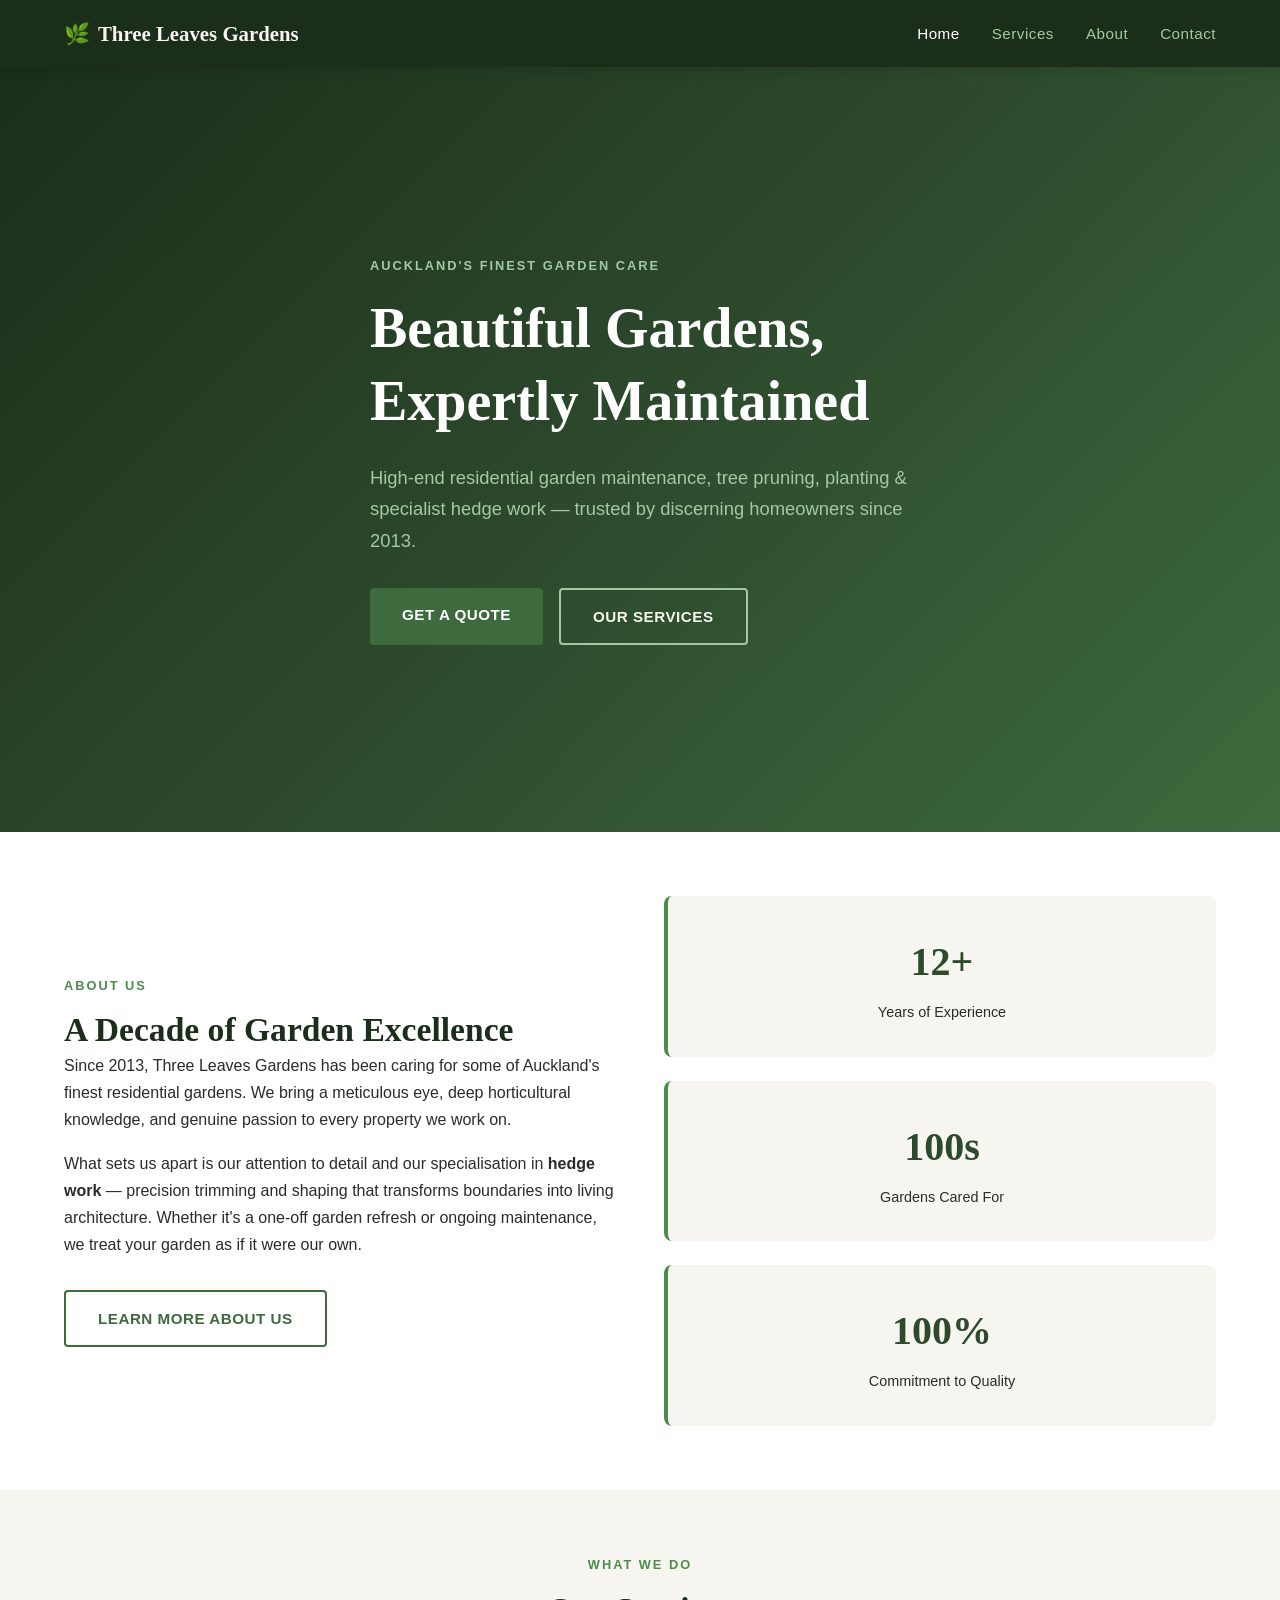
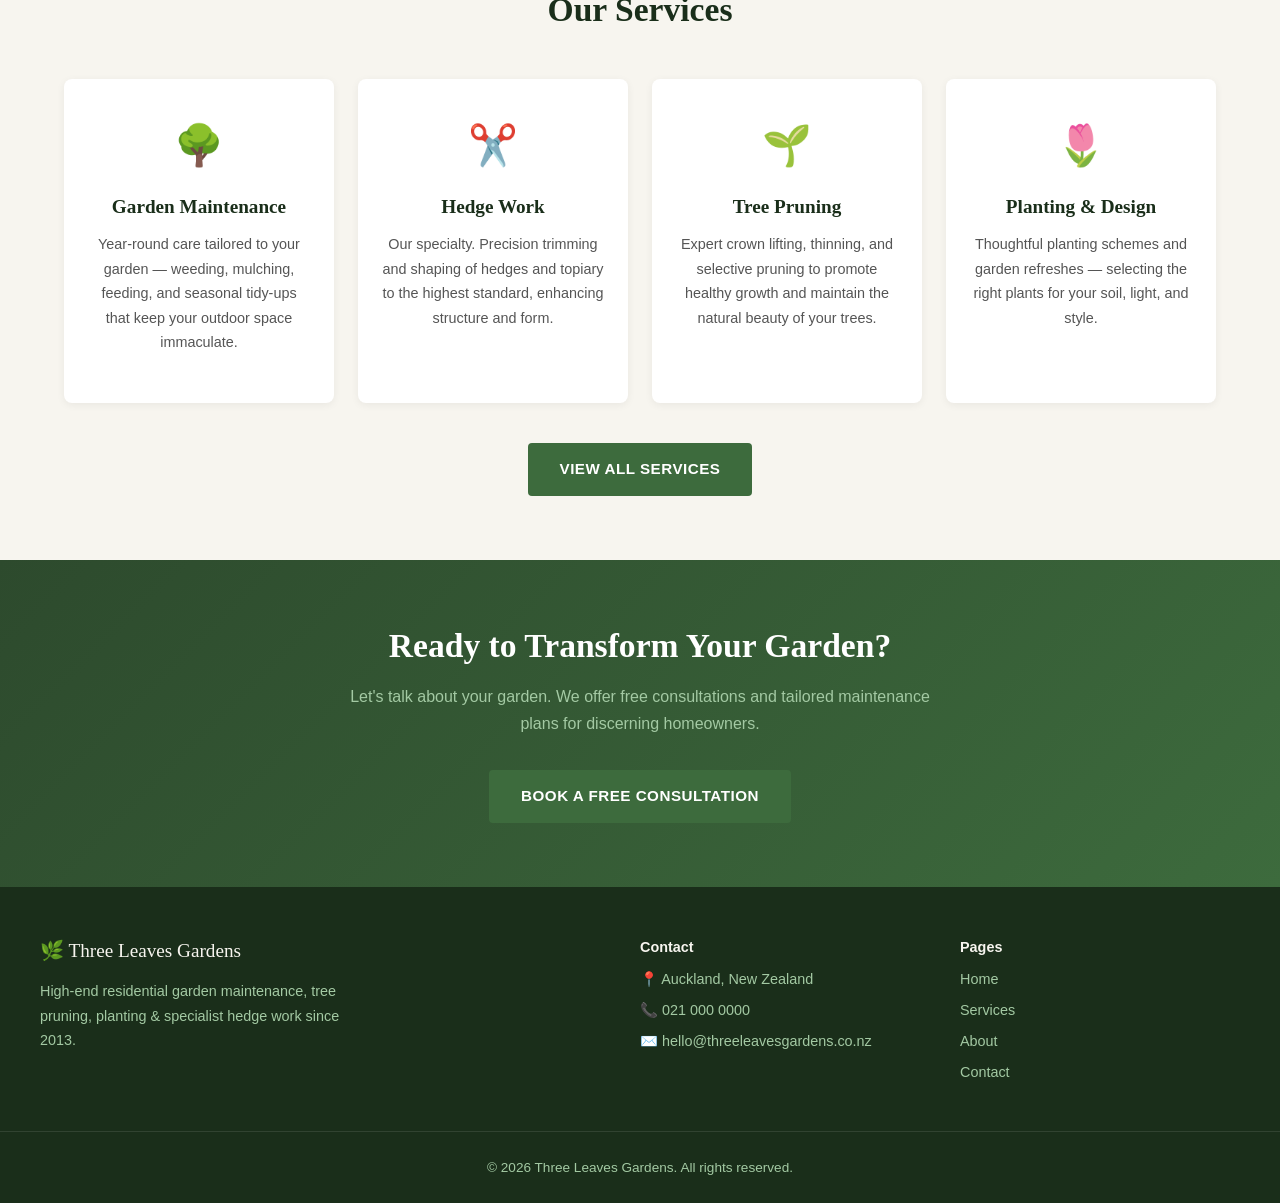
==== index.html @ 8f44358f "Add initial index.html for website structure This is the initial commit of the index.html file, whic" ====
<!doctype html>
<html lang="en">
<head>
  <meta charset="UTF-8" />
  <meta name="viewport" content="width=device-width, initial-scale=1.0" />
  <meta name="description" content="High-end residential garden maintenance, tree pruning, planting & specialist hedge work in Auckland since 2013." />
  <link rel="icon" type="image/svg+xml" href="/favicon.svg" />
  <link rel="stylesheet" href="/styles.css" />
  <title>Three Leaves Gardens | High-End Garden Maintenance in Auckland</title>
</head>
<body>
  <header class="site-header">
    <div class="header-inner">
      <a href="/" class="logo">🌿 <span>Three Leaves Gardens</span></a>
      <nav class="main-nav">
        <a href="/" class="active">Home</a>
        <a href="/services.html">Services</a>
        <a href="/about.html">About</a>
        <a href="/contact.html">Contact</a>
      </nav>
    </div>
  </header>

  <main>
    <section class="hero">
      <div class="container hero-content">
        <span class="eyebrow" style="color: var(--sage);">Auckland's Finest Garden Care</span>
        <h1>Beautiful Gardens,<br />Expertly Maintained</h1>
        <p>High-end residential garden maintenance, tree pruning, planting & specialist hedge work — trusted by discerning homeowners since 2013.</p>
        <div class="hero-buttons">
          <a href="/contact.html" class="btn btn-primary">Get a Quote</a>
          <a href="/services.html" class="btn btn-outline">Our Services</a>
        </div>
      </div>
    </section>

    <section class="section section-alt">
      <div class="container">
        <div class="grid-2">
          <div>
            <span class="eyebrow">About Us</span>
            <h2>A Decade of Garden Excellence</h2>
            <p>Since 2013, Three Leaves Gardens has been caring for some of Auckland's finest residential gardens. We bring a meticulous eye, deep horticultural knowledge, and genuine passion to every property we work on.</p>
            <p>What sets us apart is our attention to detail and our specialisation in <strong>hedge work</strong> — precision trimming and shaping that transforms boundaries into living architecture. Whether it's a one-off garden refresh or ongoing maintenance, we treat your garden as if it were our own.</p>
            <a href="/about.html" class="btn btn-outline" style="margin-top: 1rem;">Learn More About Us</a>
          </div>
          <div class="intro-stats">
            <div class="stat-item">
              <span class="stat-number">12+</span>
              <span class="stat-label">Years of Experience</span>
            </div>
            <div class="stat-item">
              <span class="stat-number">100s</span>
              <span class="stat-label">Gardens Cared For</span>
            </div>
            <div class="stat-item">
              <span class="stat-number">100%</span>
              <span class="stat-label">Commitment to Quality</span>
            </div>
          </div>
        </div>
      </div>
    </section>

    <section class="section">
      <div class="container">
        <div class="text-center" style="margin-bottom: 3rem;">
          <span class="eyebrow">What We Do</span>
          <h2>Our Services</h2>
        </div>
        <div class="grid-4">
          <div class="service-card">
            <span class="service-icon">🌳</span>
            <h3>Garden Maintenance</h3>
            <p>Year-round care tailored to your garden — weeding, mulching, feeding, and seasonal tidy-ups that keep your outdoor space immaculate.</p>
          </div>
          <div class="service-card">
            <span class="service-icon">✂️</span>
            <h3>Hedge Work</h3>
            <p>Our specialty. Precision trimming and shaping of hedges and topiary to the highest standard, enhancing structure and form.</p>
          </div>
          <div class="service-card">
            <span class="service-icon">🌱</span>
            <h3>Tree Pruning</h3>
            <p>Expert crown lifting, thinning, and selective pruning to promote healthy growth and maintain the natural beauty of your trees.</p>
          </div>
          <div class="service-card">
            <span class="service-icon">🌷</span>
            <h3>Planting & Design</h3>
            <p>Thoughtful planting schemes and garden refreshes — selecting the right plants for your soil, light, and style.</p>
          </div>
        </div>
        <div class="text-center" style="margin-top: 2.5rem;">
          <a href="/services.html" class="btn btn-primary">View All Services</a>
        </div>
      </div>
    </section>

    <section class="cta-banner">
      <div class="container text-center">
        <h2>Ready to Transform Your Garden?</h2>
        <p style="max-width: 600px; margin: 1rem auto 2rem;">Let's talk about your garden. We offer free consultations and tailored maintenance plans for discerning homeowners.</p>
        <a href="/contact.html" class="btn btn-primary">Book a Free Consultation</a>
      </div>
    </section>
  </main>

  <footer class="site-footer">
    <div class="footer-inner">
      <div class="footer-brand">
        <span class="footer-logo">🌿 Three Leaves Gardens</span>
        <p>High-end residential garden maintenance, tree pruning, planting & specialist hedge work since 2013.</p>
      </div>
      <div class="footer-contact">
        <p><strong>Contact</strong></p>
        <p>📍 Auckland, New Zealand</p>
        <p>📞 021 000 0000</p>
        <p>✉️ hello@threeleavesgardens.co.nz</p>
      </div>
      <div class="footer-nav">
        <p><strong>Pages</strong></p>
        <p><a href="/">Home</a></p>
        <p><a href="/services.html">Services</a></p>
        <p><a href="/about.html">About</a></p>
        <p><a href="/contact.html">Contact</a></p>
      </div>
    </div>
    <div class="footer-bottom">
      <p>&copy; 2026 Three Leaves Gardens. All rights reserved.</p>
    </div>
  </footer>
</body>
</html>
---- styles.css ----
:root {
  --green-900: #1a2e1a;
  --green-800: #2d4a2d;
  --green-700: #3d6b3d;
  --green-600: #4f8a4f;
  --green-500: #6ba86b;
  --sage: #a3c9a3;
  --cream: #f7f5ef;
  --cream-dark: #ede9df;
  --charcoal: #2b2b2b;
  --white: #ffffff;
  --font-serif: 'Georgia', 'Times New Roman', serif;
  --font-sans: -apple-system, BlinkMacSystemFont, 'Segoe UI', Roboto, Helvetica, Arial, sans-serif;
  --max-width: 1200px;
}
* { margin: 0; padding: 0; box-sizing: border-box; }
html { scroll-behavior: smooth; }
body { font-family: var(--font-sans); color: var(--charcoal); background: var(--cream); line-height: 1.7; font-size: 16px; }
h1, h2, h3, h4 { font-family: var(--font-serif); color: var(--green-900); line-height: 1.3; font-weight: 600; }
h1 { font-size: 2.75rem; }
h2 { font-size: 2.1rem; }
h3 { font-size: 1.5rem; }
p { margin-bottom: 1rem; }
a { color: var(--green-700); text-decoration: none; }
a:hover { text-decoration: underline; }
img { max-width: 100%; height: auto; display: block; }
.container { max-width: var(--max-width); margin: 0 auto; padding: 0 1.5rem; }
.section { padding: 4rem 0; }
.section-alt { background: var(--white); }
.btn { display: inline-block; padding: 0.85rem 2rem; border-radius: 4px; font-family: var(--font-sans); font-size: 0.95rem; font-weight: 600; letter-spacing: 0.5px; text-transform: uppercase; transition: all 0.2s ease; cursor: pointer; border: none; }
.btn-primary { background: var(--green-700); color: var(--white); }
.btn-primary:hover { background: var(--green-800); text-decoration: none; }
.btn-outline { background: transparent; color: var(--green-700); border: 2px solid var(--green-700); }
.btn-outline:hover { background: var(--green-700); color: var(--white); text-decoration: none; }
.eyebrow { text-transform: uppercase; letter-spacing: 2px; font-size: 0.8rem; color: var(--green-600); font-weight: 700; margin-bottom: 0.75rem; display: block; }
.text-center { text-align: center; }
.grid-2 { display: grid; grid-template-columns: 1fr 1fr; gap: 3rem; align-items: center; }
.grid-3 { display: grid; grid-template-columns: repeat(3, 1fr); gap: 2rem; }
.grid-4 { display: grid; grid-template-columns: repeat(4, 1fr); gap: 1.5rem; }
.site-header { background: var(--green-900); position: sticky; top: 0; z-index: 100; box-shadow: 0 2px 12px rgba(0,0,0,0.15); }
.header-inner { display: flex; justify-content: space-between; align-items: center; padding: 1rem 1.5rem; max-width: var(--max-width); margin: 0 auto; }
.logo { display: flex; align-items: center; gap: 0.5rem; color: var(--cream); font-family: var(--font-serif); font-size: 1.3rem; font-weight: 600; }
.logo:hover { text-decoration: none; }
.main-nav { display: flex; gap: 2rem; }
.main-nav a { color: var(--sage); font-size: 0.95rem; font-weight: 500; letter-spacing: 0.5px; transition: color 0.2s ease; }
.main-nav a:hover, .main-nav a.active { color: var(--white); text-decoration: none; }
.site-footer { background: var(--green-900); color: var(--sage); padding: 3rem 0 0; }
.footer-inner { display: grid; grid-template-columns: 2fr 1fr 1fr; gap: 2.5rem; padding-bottom: 2.5rem; max-width: var(--max-width); margin: 0 auto; }
.footer-logo { font-family: var(--font-serif); font-size: 1.2rem; color: var(--cream); display: block; margin-bottom: 0.75rem; }
.footer-brand p { color: var(--sage); font-size: 0.9rem; max-width: 320px; }
.footer-contact p, .footer-nav p { font-size: 0.9rem; margin-bottom: 0.4rem; }
.footer-contact strong, .footer-nav strong { color: var(--cream); display: block; margin-bottom: 0.5rem; }
.footer-nav a { color: var(--sage); }
.footer-nav a:hover { color: var(--white); }
.footer-bottom { border-top: 1px solid rgba(255,255,255,0.1); padding: 1.5rem 0; text-align: center; font-size: 0.85rem; }
.footer-bottom p { margin: 0; }
.hero { position: relative; min-height: 85vh; display: flex; align-items: center; background: linear-gradient(135deg, #1a2e1a 0%, #2d4a2d 50%, #3d6b3d 100%); overflow: hidden; }
.hero-content { position: relative; z-index: 1; color: var(--cream); max-width: 700px; }
.hero-content h1 { color: var(--white); font-size: 3.5rem; margin: 1rem 0 1.5rem; }
.hero-content p { font-size: 1.15rem; color: var(--sage); margin-bottom: 2rem; max-width: 540px; }
.hero-buttons { display: flex; gap: 1rem; flex-wrap: wrap; }
.hero-buttons .btn-outline { color: var(--cream); border-color: var(--sage); }
.hero-buttons .btn-outline:hover { background: var(--cream); color: var(--green-900); }
.intro-stats { display: flex; flex-direction: column; gap: 1.5rem; }
.stat-item { text-align: center; background: var(--cream); padding: 2rem 1.5rem; border-radius: 8px; border-left: 4px solid var(--green-600); }
.stat-number { display: block; font-family: var(--font-serif); font-size: 2.5rem; color: var(--green-800); font-weight: 700; }
.stat-label { display: block; font-size: 0.9rem; color: var(--charcoal); margin-top: 0.25rem; }
.service-card { background: var(--white); padding: 2rem 1.5rem; border-radius: 8px; text-align: center; box-shadow: 0 2px 8px rgba(0,0,0,0.06); transition: transform 0.2s ease, box-shadow 0.2s ease; }
.service-card:hover { transform: translateY(-4px); box-shadow: 0 8px 24px rgba(0,0,0,0.1); }
.service-icon { font-size: 2.5rem; display: block; margin-bottom: 1rem; }
.service-card h3 { font-size: 1.2rem; margin-bottom: 0.75rem; }
.service-card p { font-size: 0.9rem; color: #555; }
.cta-banner { background: linear-gradient(135deg, var(--green-800), var(--green-700)); padding: 4rem 0; }
.cta-banner h2 { color: var(--white); }
.cta-banner p { color: var(--sage); }
.page-header { background: linear-gradient(135deg, #1a2e1a 0%, #3d6b3d 100%); padding: 5rem 0 3.5rem; text-align: center; }
.page-header h1 { color: var(--white); margin-bottom: 0.5rem; }
.page-header p { color: var(--sage); font-size: 1.1rem; }
.service-row { display: grid; grid-template-columns: 1.5fr 1fr; gap: 3rem; align-items: center; margin-bottom: 4rem; padding-bottom: 4rem; border-bottom: 1px solid var(--cream-dark); }
.service-row:last-child { border-bottom: none; margin-bottom: 0; padding-bottom: 0; }
.service-row.reverse { grid-template-columns: 1fr 1.5fr; }
.service-row.reverse .service-visual { order: -1; }
.service-list { list-style: none; display: grid; grid-template-columns: 1fr 1fr; gap: 0.5rem; }
.service-list li { position: relative; padding-left: 1.5rem; font-size: 0.95rem; }
.service-list li::before { content: '🌿'; position: absolute; left: 0; font-size: 0.85rem; }
.service-visual-inner { background: var(--cream); border-radius: 12px; height: 280px; display: flex; align-items: center; justify-content: center; border: 2px solid var(--cream-dark); }
.big-icon { font-size: 6rem; }
.process-step { text-align: center; padding: 1.5rem; }
.process-number { display: block; font-family: var(--font-serif); font-size: 3rem; color: var(--sage); font-weight: 700; margin-bottom: 0.5rem; }
.value-card { text-align: center; padding: 2rem 1.5rem; background: var(--cream); border-radius: 8px; transition: transform 0.2s ease; }
.value-card:hover { transform: translateY(-4px); }
.value-icon { font-size: 2.5rem; display: block; margin-bottom: 1rem; }
.contact-details { margin-top: 2rem; display: flex; flex-direction: column; gap: 1.5rem; }
.contact-item { display: flex; align-items: flex-start; gap: 1rem; }
.contact-icon { font-size: 1.5rem; flex-shrink: 0; }
.contact-form-wrap { background: var(--cream); padding: 2.5rem; border-radius: 12px; box-shadow: 0 4px 16px rgba(0,0,0,0.06); }
.contact-form h3 { margin-bottom: 1.5rem; text-align: center; }
.form-group { margin-bottom: 1.25rem; }
.form-group label { display: block; font-size: 0.9rem; font-weight: 600; color: var(--green-800); margin-bottom: 0.4rem; }
.form-group input, .form-group select, .form-group textarea { width: 100%; padding: 0.7rem 0.85rem; border: 1px solid var(--cream-dark); border-radius: 6px; font-family: var(--font-sans); font-size: 0.95rem; background: var(--white); color: var(--charcoal); }
.form-group input:focus, .form-group select:focus, .form-group textarea:focus { outline: none; border-color: var(--green-600); box-shadow: 0 0 0 3px rgba(79, 138, 79, 0.15); }
.form-group textarea { resize: vertical; }
@media (max-width: 768px) {
  h1 { font-size: 2rem; }
  h2 { font-size: 1.6rem; }
  .grid-2, .grid-3, .grid-4 { grid-template-columns: 1fr; gap: 2rem; }
  .header-inner { flex-direction: column; gap: 0.75rem; }
  .main-nav { gap: 1.25rem; }
  .hero { min-height: 70vh; }
  .hero-content h1 { font-size: 2.2rem; }
  .footer-inner { grid-template-columns: 1fr; gap: 2rem; }
  .service-row, .service-row.reverse { grid-template-columns: 1fr; }
  .service-row.reverse .service-visual { order: 0; }
  .service-list { grid-template-columns: 1fr; }
  .contact-form-wrap { padding: 1.5rem; }
}
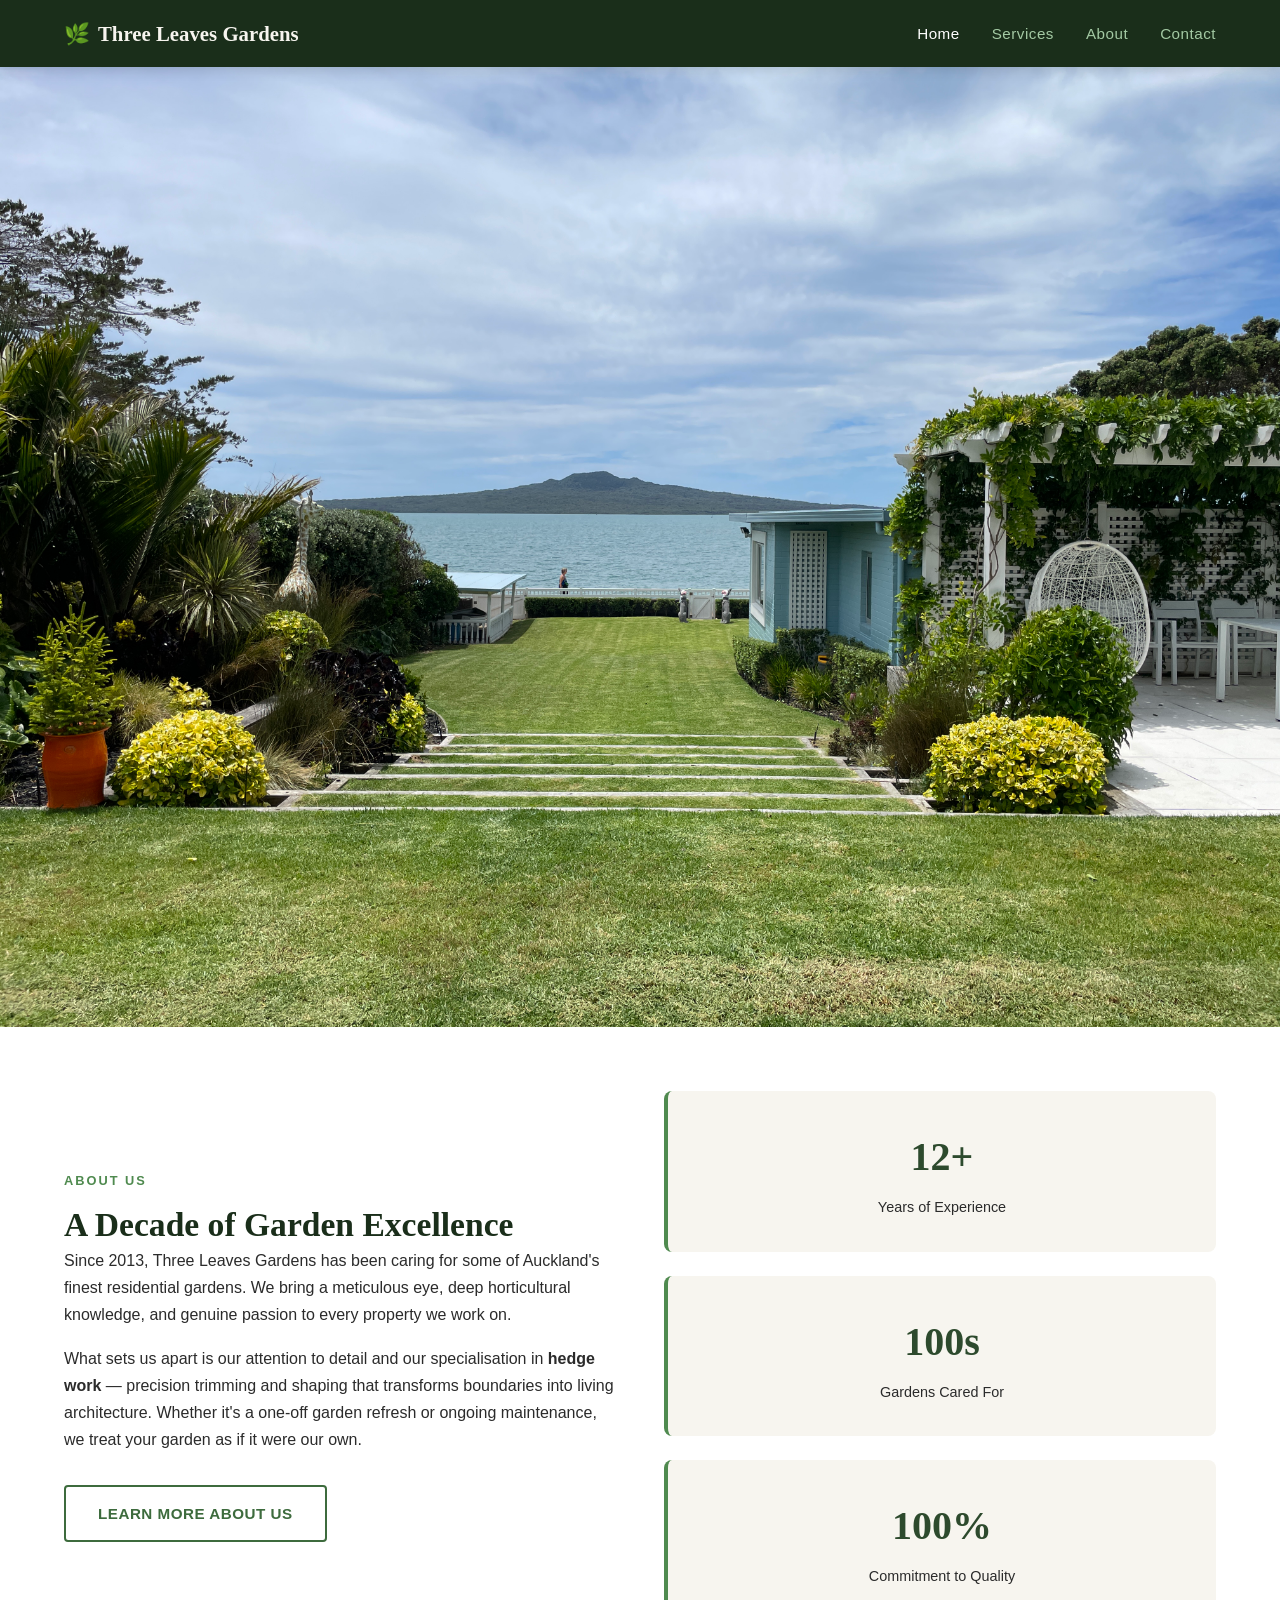
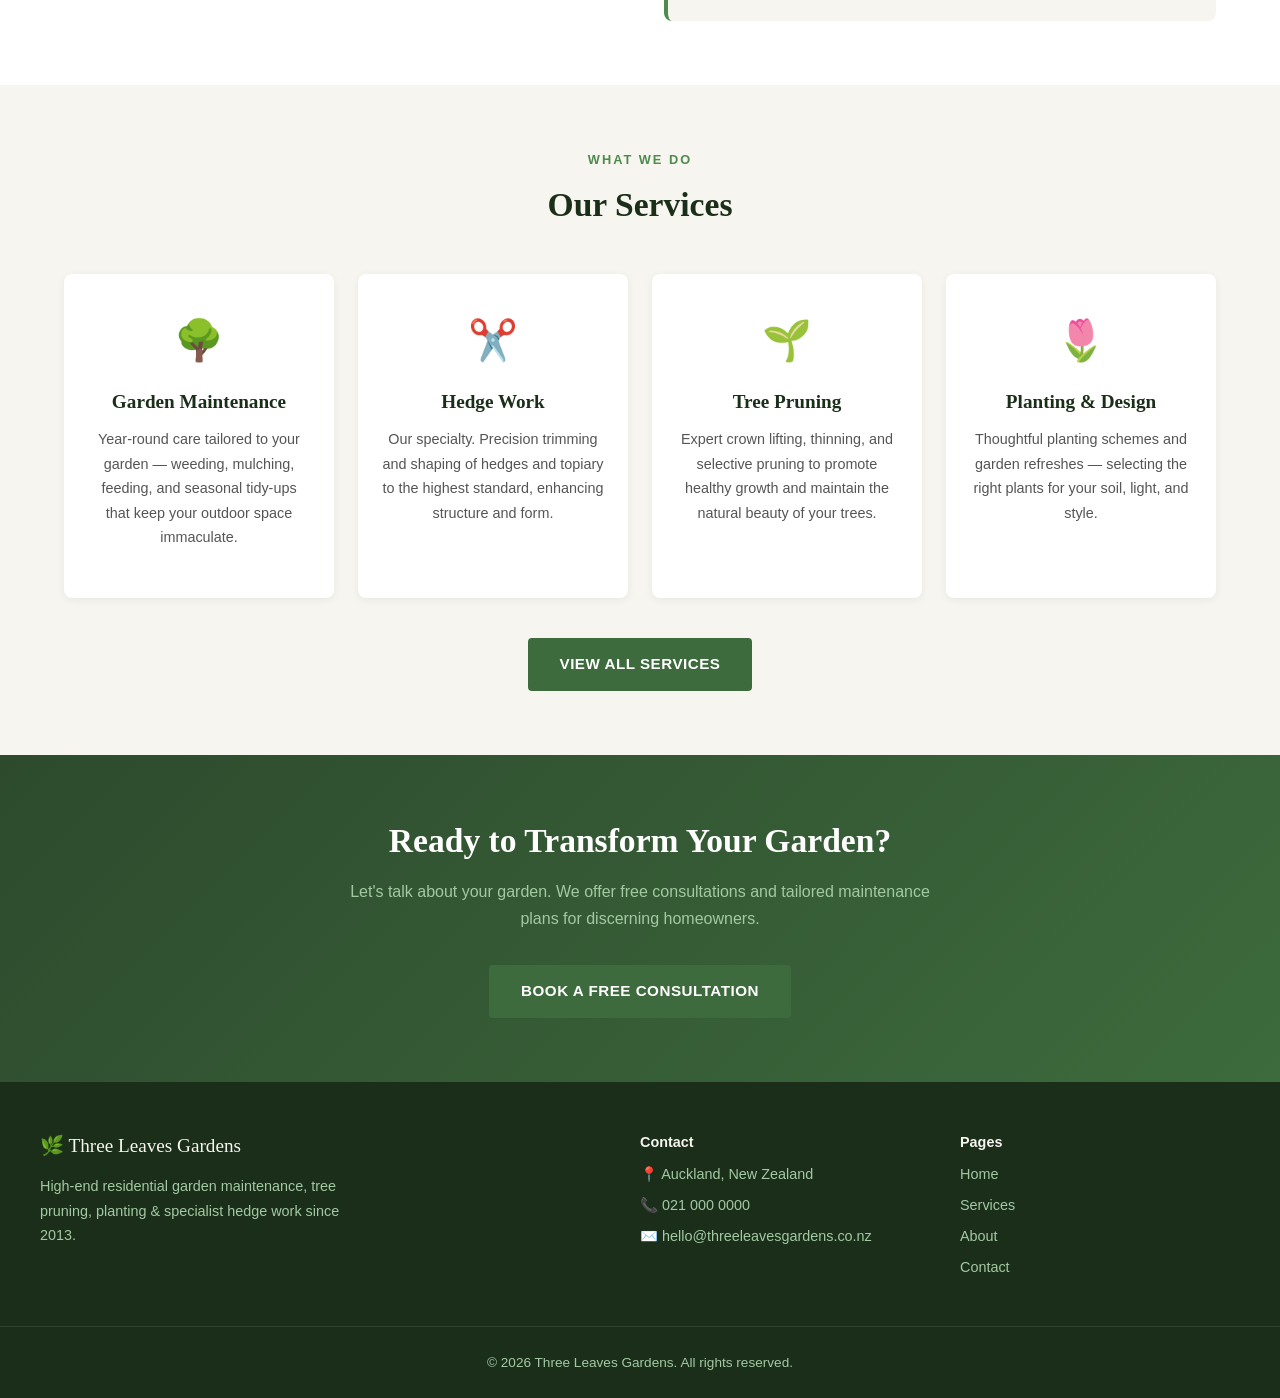
==== commit 9ef3341f: "Add background image to hero section Added a background image to the hero section." ====
--- a/index.html
+++ b/index.html
@@ -23,6 +23,7 @@
 
   <main>
     <section class="hero">
+        <img src="/IMG_1163.JPG" alt="Beautifully maintained garden" class="hero-bg" />
       <div class="container hero-content">
         <span class="eyebrow" style="color: var(--sage);">Auckland's Finest Garden Care</span>
         <h1>Beautiful Gardens,<br />Expertly Maintained</h1>
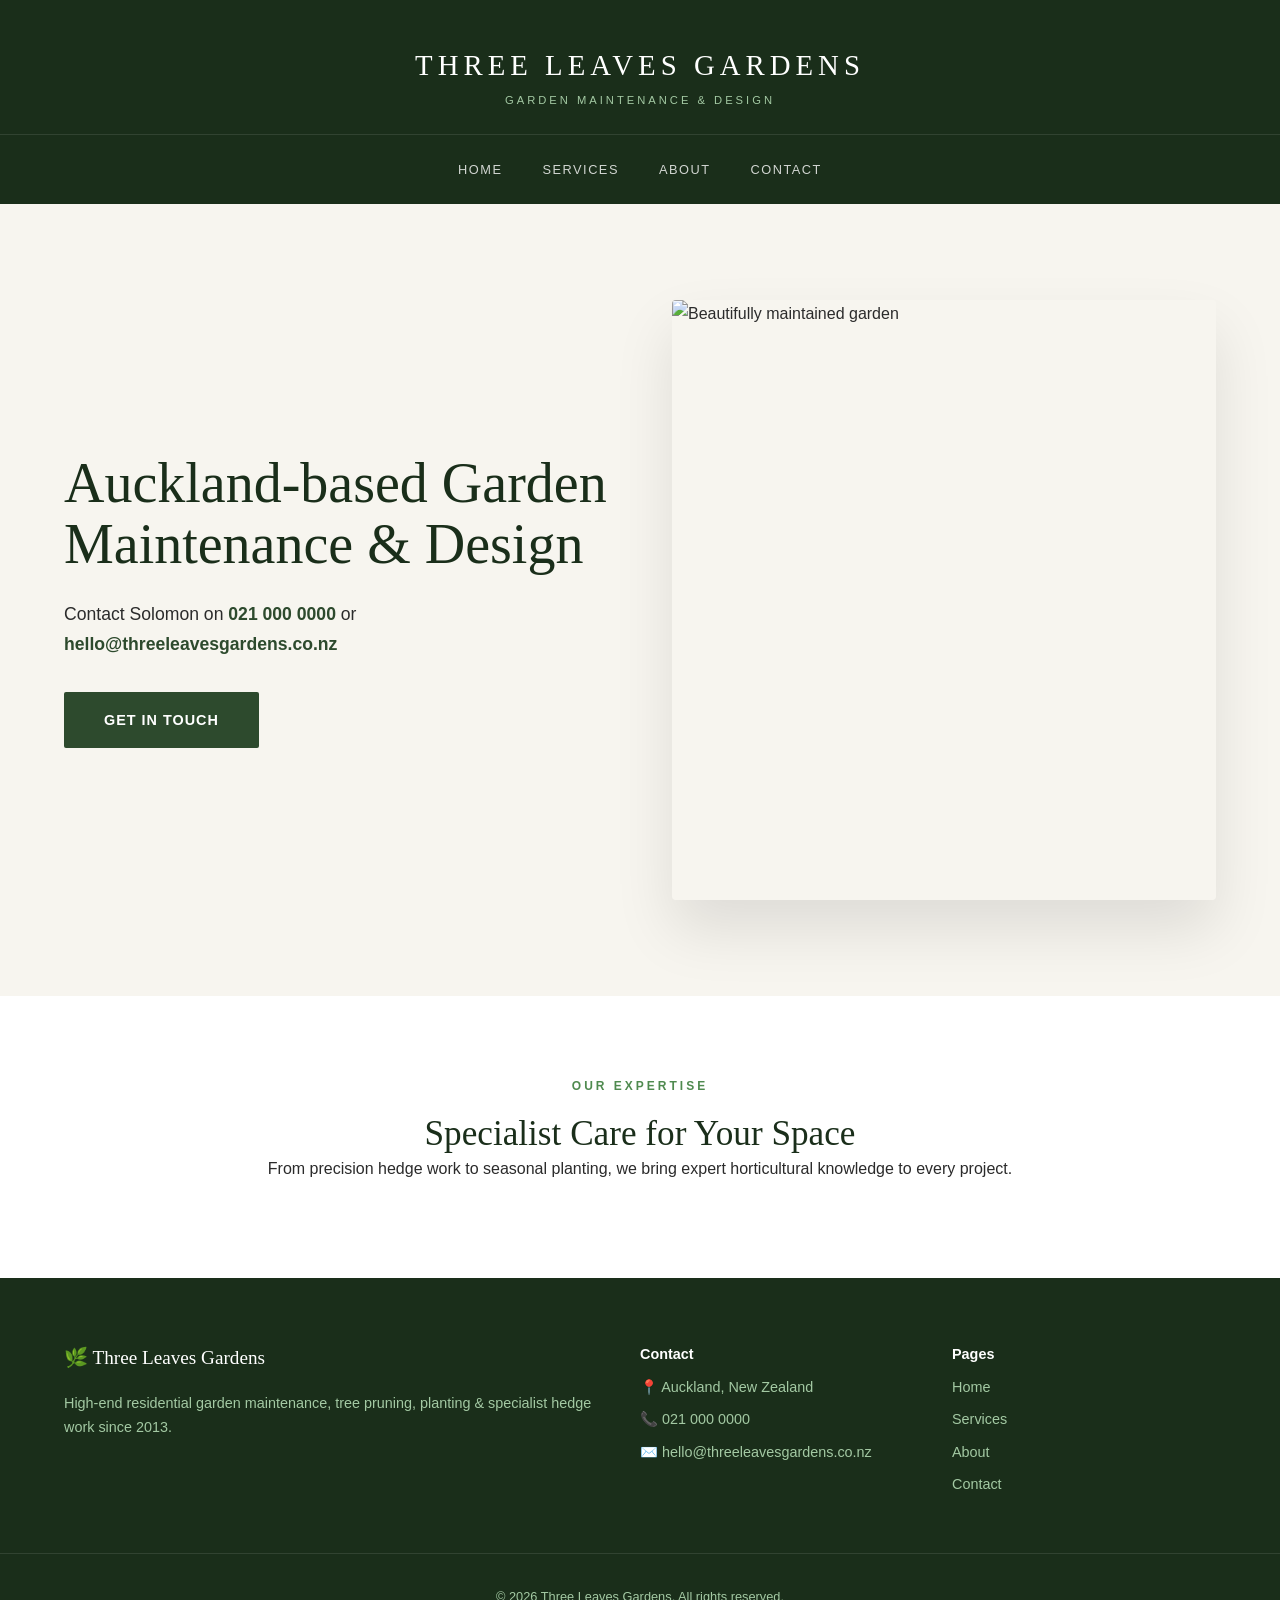
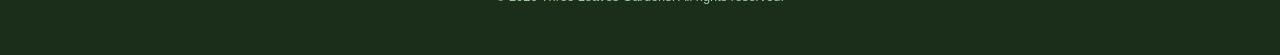
==== commit 1a29af6b: "Revamp header and hero section layout" ====
--- a/index.html
+++ b/index.html
@@ -11,98 +11,43 @@
 <body>
   <header class="site-header">
     <div class="header-inner">
-      <a href="/" class="logo">🌿 <span>Three Leaves Gardens</span></a>
-      <nav class="main-nav">
-        <a href="/" class="active">Home</a>
-        <a href="/services.html">Services</a>
-        <a href="/about.html">About</a>
-        <a href="/contact.html">Contact</a>
-      </nav>
+      <div class="logo-container">
+        <h1 class="logo-main">THREE LEAVES GARDENS</h1>
+        <p class="logo-sub">GARDEN MAINTENANCE & DESIGN</p>
+      </div>
     </div>
+    <nav class="main-nav-minimal">
+      <a href="/">Home</a>
+      <a href="/services.html">Services</a>
+      <a href="/about.html">About</a>
+      <a href="/contact.html">Contact</a>
+    </nav>
   </header>
 
   <main>
-    <section class="hero">
-        <img src="/IMG_1163.JPG" alt="Beautifully maintained garden" class="hero-bg" />
-      <div class="container hero-content">
-        <span class="eyebrow" style="color: var(--sage);">Auckland's Finest Garden Care</span>
-        <h1>Beautiful Gardens,<br />Expertly Maintained</h1>
-        <p>High-end residential garden maintenance, tree pruning, planting & specialist hedge work — trusted by discerning homeowners since 2013.</p>
-        <div class="hero-buttons">
-          <a href="/contact.html" class="btn btn-primary">Get a Quote</a>
-          <a href="/services.html" class="btn btn-outline">Our Services</a>
+    <section class="hero-split">
+      <div class="container hero-split-container">
+        <div class="hero-text">
+          <h1>Auckland-based Garden<br>Maintenance & Design</h1>
+          <p>Contact Solomon on <a href="tel:0210000000">021 000 0000</a> or <a href="mailto:hello@threeleavesgardens.co.nz">hello@threeleavesgardens.co.nz</a></p>
+          <div class="hero-cta">
+            <a href="/contact.html" class="btn btn-primary">Get in touch</a>
+          </div>
+        </div>
+        <div class="hero-image">
+          <!-- Make sure your photo is uploaded to GitHub and named garden-hero.jpg -->
+          <img src="/garden-hero.jpg" alt="Beautifully maintained garden" />
         </div>
       </div>
     </section>
 
+    <!-- The rest of your sections (Services, About, etc.) can follow below -->
     <section class="section section-alt">
-      <div class="container">
-        <div class="grid-2">
-          <div>
-            <span class="eyebrow">About Us</span>
-            <h2>A Decade of Garden Excellence</h2>
-            <p>Since 2013, Three Leaves Gardens has been caring for some of Auckland's finest residential gardens. We bring a meticulous eye, deep horticultural knowledge, and genuine passion to every property we work on.</p>
-            <p>What sets us apart is our attention to detail and our specialisation in <strong>hedge work</strong> — precision trimming and shaping that transforms boundaries into living architecture. Whether it's a one-off garden refresh or ongoing maintenance, we treat your garden as if it were our own.</p>
-            <a href="/about.html" class="btn btn-outline" style="margin-top: 1rem;">Learn More About Us</a>
-          </div>
-          <div class="intro-stats">
-            <div class="stat-item">
-              <span class="stat-number">12+</span>
-              <span class="stat-label">Years of Experience</span>
-            </div>
-            <div class="stat-item">
-              <span class="stat-number">100s</span>
-              <span class="stat-label">Gardens Cared For</span>
-            </div>
-            <div class="stat-item">
-              <span class="stat-number">100%</span>
-              <span class="stat-label">Commitment to Quality</span>
-            </div>
-          </div>
+        <div class="container text-center">
+            <span class="eyebrow">Our Expertise</span>
+            <h2>Specialist Care for Your Space</h2>
+            <p>From precision hedge work to seasonal planting, we bring expert horticultural knowledge to every project.</p>
         </div>
-      </div>
-    </section>
-
-    <section class="section">
-      <div class="container">
-        <div class="text-center" style="margin-bottom: 3rem;">
-          <span class="eyebrow">What We Do</span>
-          <h2>Our Services</h2>
-        </div>
-        <div class="grid-4">
-          <div class="service-card">
-            <span class="service-icon">🌳</span>
-            <h3>Garden Maintenance</h3>
-            <p>Year-round care tailored to your garden — weeding, mulching, feeding, and seasonal tidy-ups that keep your outdoor space immaculate.</p>
-          </div>
-          <div class="service-card">
-            <span class="service-icon">✂️</span>
-            <h3>Hedge Work</h3>
-            <p>Our specialty. Precision trimming and shaping of hedges and topiary to the highest standard, enhancing structure and form.</p>
-          </div>
-          <div class="service-card">
-            <span class="service-icon">🌱</span>
-            <h3>Tree Pruning</h3>
-            <p>Expert crown lifting, thinning, and selective pruning to promote healthy growth and maintain the natural beauty of your trees.</p>
-          </div>
-          <div class="service-card">
-            <span class="service-icon">🌷</span>
-            <h3>Planting & Design</h3>
-            <p>Thoughtful planting schemes and garden refreshes — selecting the right plants for your soil, light, and style.</p>
-          </div>
-        </div>
-        <div class="text-center" style="margin-top: 2.5rem;">
-          <a href="/services.html" class="btn btn-primary">View All Services</a>
-        </div>
-      </div>
-    </section>
-
-    <section class="cta-banner">
-      <div class="container text-center">
-        <h2>Ready to Transform Your Garden?</h2>
-        <p style="max-width: 600px; margin: 1rem auto 2rem;">Let's talk about your garden. We offer free consultations and tailored maintenance plans for discerning homeowners.</p>
-        <a href="/contact.html" class="btn btn-primary">Book a Free Consultation</a>
-      </div>
     </section>
   </main>
 
--- a/styles.css
+++ b/styles.css
@@ -13,104 +13,129 @@
   --font-sans: -apple-system, BlinkMacSystemFont, 'Segoe UI', Roboto, Helvetica, Arial, sans-serif;
   --max-width: 1200px;
 }
+
 * { margin: 0; padding: 0; box-sizing: border-box; }
 html { scroll-behavior: smooth; }
 body { font-family: var(--font-sans); color: var(--charcoal); background: var(--cream); line-height: 1.7; font-size: 16px; }
-h1, h2, h3, h4 { font-family: var(--font-serif); color: var(--green-900); line-height: 1.3; font-weight: 600; }
-h1 { font-size: 2.75rem; }
-h2 { font-size: 2.1rem; }
-h3 { font-size: 1.5rem; }
+h1, h2, h3, h4 { font-family: var(--font-serif); color: var(--green-900); line-height: 1.2; font-weight: 400; }
+h1 { font-size: 3.5rem; }
+h2 { font-size: 2.2rem; }
 p { margin-bottom: 1rem; }
-a { color: var(--green-700); text-decoration: none; }
-a:hover { text-decoration: underline; }
+a { color: var(--green-700); text-decoration: none; transition: color 0.2s; }
+a:hover { color: var(--green-900); }
 img { max-width: 100%; height: auto; display: block; }
 .container { max-width: var(--max-width); margin: 0 auto; padding: 0 1.5rem; }
-.section { padding: 4rem 0; }
+.section { padding: 5rem 0; }
 .section-alt { background: var(--white); }
-.btn { display: inline-block; padding: 0.85rem 2rem; border-radius: 4px; font-family: var(--font-sans); font-size: 0.95rem; font-weight: 600; letter-spacing: 0.5px; text-transform: uppercase; transition: all 0.2s ease; cursor: pointer; border: none; }
-.btn-primary { background: var(--green-700); color: var(--white); }
-.btn-primary:hover { background: var(--green-800); text-decoration: none; }
-.btn-outline { background: transparent; color: var(--green-700); border: 2px solid var(--green-700); }
-.btn-outline:hover { background: var(--green-700); color: var(--white); text-decoration: none; }
-.eyebrow { text-transform: uppercase; letter-spacing: 2px; font-size: 0.8rem; color: var(--green-600); font-weight: 700; margin-bottom: 0.75rem; display: block; }
+
+/* HEADER - Matching the Screenshot */
+.site-header {
+  background: var(--green-900);
+  padding: 3rem 0 1.5rem;
+  text-align: center;
+}
+.logo-container { margin-bottom: 1.5rem; }
+.logo-main {
+  color: var(--white);
+  font-family: var(--font-serif);
+  font-size: 1.8rem;
+  letter-spacing: 5px;
+  margin: 0;
+  font-weight: 400;
+}
+.logo-sub {
+  color: var(--sage);
+  font-size: 0.7rem;
+  letter-spacing: 3px;
+  margin-top: 0.5rem;
+  text-transform: uppercase;
+}
+.main-nav-minimal {
+  display: flex;
+  justify-content: center;
+  gap: 2.5rem;
+  border-top: 1px solid rgba(255,255,255,0.1);
+  padding-top: 1.5rem;
+  margin-top: 1.5rem;
+}
+.main-nav-minimal a {
+  color: var(--white);
+  font-size: 0.8rem;
+  text-transform: uppercase;
+  letter-spacing: 1.5px;
+  opacity: 0.8;
+}
+.main-nav-minimal a:hover { opacity: 1; }
+
+/* HERO SPLIT - Matching the Screenshot */
+.hero-split {
+  padding: 6rem 0;
+  background: var(--cream);
+}
+.hero-split-container {
+  display: grid;
+  grid-template-columns: 1fr 1fr;
+  gap: 4rem;
+  align-items: center;
+}
+.hero-text h1 {
+  font-size: 3.5rem;
+  margin-bottom: 1.5rem;
+  line-height: 1.1;
+}
+.hero-text p {
+  font-size: 1.1rem;
+  color: var(--charcoal);
+  margin-bottom: 2rem;
+}
+.hero-text p a {
+  color: var(--green-800);
+  font-weight: 600;
+}
+.hero-image img {
+  width: 100%;
+  height: 600px; /* Fixed height for that tall look */
+  object-fit: cover;
+  border-radius: 4px;
+  box-shadow: 0 30px 60px rgba(0,0,0,0.1);
+}
+
+/* BUTTONS */
+.btn {
+  display: inline-block;
+  padding: 1rem 2.5rem;
+  border-radius: 2px;
+  font-size: 0.9rem;
+  font-weight: 600;
+  text-transform: uppercase;
+  letter-spacing: 1px;
+  transition: all 0.3s;
+}
+.btn-primary { background: var(--green-800); color: var(--white); }
+.btn-primary:hover { background: var(--green-900); transform: translateY(-2px); }
+
+/* FOOTER */
+.site-footer { background: var(--green-900); color: var(--sage); padding: 4rem 0 2rem; }
+.footer-inner { display: grid; grid-template-columns: 2fr 1fr 1fr; gap: 3rem; max-width: var(--max-width); margin: 0 auto; padding: 0 1.5rem; }
+.footer-logo { font-family: var(--font-serif); font-size: 1.2rem; color: var(--white); display: block; margin-bottom: 1rem; }
+.footer-brand p { font-size: 0.9rem; }
+.footer-contact p, .footer-nav p { font-size: 0.9rem; margin-bottom: 0.5rem; }
+.footer-contact strong, .footer-nav strong { color: var(--white); display: block; margin-bottom: 0.5rem; }
+.footer-nav a { color: var(--sage); }
+.footer-bottom { border-top: 1px solid rgba(255,255,255,0.1); margin-top: 3rem; padding-top: 2rem; text-align: center; font-size: 0.8rem; }
+
+/* UTILITIES */
 .text-center { text-align: center; }
-.grid-2 { display: grid; grid-template-columns: 1fr 1fr; gap: 3rem; align-items: center; }
-.grid-3 { display: grid; grid-template-columns: repeat(3, 1fr); gap: 2rem; }
+.eyebrow { text-transform: uppercase; letter-spacing: 3px; font-size: 0.75rem; color: var(--green-600); font-weight: 700; display: block; margin-bottom: 1rem; }
 .grid-4 { display: grid; grid-template-columns: repeat(4, 1fr); gap: 1.5rem; }
-.site-header { background: var(--green-900); position: sticky; top: 0; z-index: 100; box-shadow: 0 2px 12px rgba(0,0,0,0.15); }
-.header-inner { display: flex; justify-content: space-between; align-items: center; padding: 1rem 1.5rem; max-width: var(--max-width); margin: 0 auto; }
-.logo { display: flex; align-items: center; gap: 0.5rem; color: var(--cream); font-family: var(--font-serif); font-size: 1.3rem; font-weight: 600; }
-.logo:hover { text-decoration: none; }
-.main-nav { display: flex; gap: 2rem; }
-.main-nav a { color: var(--sage); font-size: 0.95rem; font-weight: 500; letter-spacing: 0.5px; transition: color 0.2s ease; }
-.main-nav a:hover, .main-nav a.active { color: var(--white); text-decoration: none; }
-.site-footer { background: var(--green-900); color: var(--sage); padding: 3rem 0 0; }
-.footer-inner { display: grid; grid-template-columns: 2fr 1fr 1fr; gap: 2.5rem; padding-bottom: 2.5rem; max-width: var(--max-width); margin: 0 auto; }
-.footer-logo { font-family: var(--font-serif); font-size: 1.2rem; color: var(--cream); display: block; margin-bottom: 0.75rem; }
-.footer-brand p { color: var(--sage); font-size: 0.9rem; max-width: 320px; }
-.footer-contact p, .footer-nav p { font-size: 0.9rem; margin-bottom: 0.4rem; }
-.footer-contact strong, .footer-nav strong { color: var(--cream); display: block; margin-bottom: 0.5rem; }
-.footer-nav a { color: var(--sage); }
-.footer-nav a:hover { color: var(--white); }
-.footer-bottom { border-top: 1px solid rgba(255,255,255,0.1); padding: 1.5rem 0; text-align: center; font-size: 0.85rem; }
-.footer-bottom p { margin: 0; }
-.hero { position: relative; min-height: 85vh; display: flex; align-items: center; background: linear-gradient(135deg, #1a2e1a 0%, #2d4a2d 50%, #3d6b3d 100%); overflow: hidden; }
-.hero-content { position: relative; z-index: 1; color: var(--cream); max-width: 700px; }
-.hero-content h1 { color: var(--white); font-size: 3.5rem; margin: 1rem 0 1.5rem; }
-.hero-content p { font-size: 1.15rem; color: var(--sage); margin-bottom: 2rem; max-width: 540px; }
-.hero-buttons { display: flex; gap: 1rem; flex-wrap: wrap; }
-.hero-buttons .btn-outline { color: var(--cream); border-color: var(--sage); }
-.hero-buttons .btn-outline:hover { background: var(--cream); color: var(--green-900); }
-.intro-stats { display: flex; flex-direction: column; gap: 1.5rem; }
-.stat-item { text-align: center; background: var(--cream); padding: 2rem 1.5rem; border-radius: 8px; border-left: 4px solid var(--green-600); }
-.stat-number { display: block; font-family: var(--font-serif); font-size: 2.5rem; color: var(--green-800); font-weight: 700; }
-.stat-label { display: block; font-size: 0.9rem; color: var(--charcoal); margin-top: 0.25rem; }
-.service-card { background: var(--white); padding: 2rem 1.5rem; border-radius: 8px; text-align: center; box-shadow: 0 2px 8px rgba(0,0,0,0.06); transition: transform 0.2s ease, box-shadow 0.2s ease; }
-.service-card:hover { transform: translateY(-4px); box-shadow: 0 8px 24px rgba(0,0,0,0.1); }
-.service-icon { font-size: 2.5rem; display: block; margin-bottom: 1rem; }
-.service-card h3 { font-size: 1.2rem; margin-bottom: 0.75rem; }
-.service-card p { font-size: 0.9rem; color: #555; }
-.cta-banner { background: linear-gradient(135deg, var(--green-800), var(--green-700)); padding: 4rem 0; }
-.cta-banner h2 { color: var(--white); }
-.cta-banner p { color: var(--sage); }
-.page-header { background: linear-gradient(135deg, #1a2e1a 0%, #3d6b3d 100%); padding: 5rem 0 3.5rem; text-align: center; }
-.page-header h1 { color: var(--white); margin-bottom: 0.5rem; }
-.page-header p { color: var(--sage); font-size: 1.1rem; }
-.service-row { display: grid; grid-template-columns: 1.5fr 1fr; gap: 3rem; align-items: center; margin-bottom: 4rem; padding-bottom: 4rem; border-bottom: 1px solid var(--cream-dark); }
-.service-row:last-child { border-bottom: none; margin-bottom: 0; padding-bottom: 0; }
-.service-row.reverse { grid-template-columns: 1fr 1.5fr; }
-.service-row.reverse .service-visual { order: -1; }
-.service-list { list-style: none; display: grid; grid-template-columns: 1fr 1fr; gap: 0.5rem; }
-.service-list li { position: relative; padding-left: 1.5rem; font-size: 0.95rem; }
-.service-list li::before { content: '🌿'; position: absolute; left: 0; font-size: 0.85rem; }
-.service-visual-inner { background: var(--cream); border-radius: 12px; height: 280px; display: flex; align-items: center; justify-content: center; border: 2px solid var(--cream-dark); }
-.big-icon { font-size: 6rem; }
-.process-step { text-align: center; padding: 1.5rem; }
-.process-number { display: block; font-family: var(--font-serif); font-size: 3rem; color: var(--sage); font-weight: 700; margin-bottom: 0.5rem; }
-.value-card { text-align: center; padding: 2rem 1.5rem; background: var(--cream); border-radius: 8px; transition: transform 0.2s ease; }
-.value-card:hover { transform: translateY(-4px); }
-.value-icon { font-size: 2.5rem; display: block; margin-bottom: 1rem; }
-.contact-details { margin-top: 2rem; display: flex; flex-direction: column; gap: 1.5rem; }
-.contact-item { display: flex; align-items: flex-start; gap: 1rem; }
-.contact-icon { font-size: 1.5rem; flex-shrink: 0; }
-.contact-form-wrap { background: var(--cream); padding: 2.5rem; border-radius: 12px; box-shadow: 0 4px 16px rgba(0,0,0,0.06); }
-.contact-form h3 { margin-bottom: 1.5rem; text-align: center; }
-.form-group { margin-bottom: 1.25rem; }
-.form-group label { display: block; font-size: 0.9rem; font-weight: 600; color: var(--green-800); margin-bottom: 0.4rem; }
-.form-group input, .form-group select, .form-group textarea { width: 100%; padding: 0.7rem 0.85rem; border: 1px solid var(--cream-dark); border-radius: 6px; font-family: var(--font-sans); font-size: 0.95rem; background: var(--white); color: var(--charcoal); }
-.form-group input:focus, .form-group select:focus, .form-group textarea:focus { outline: none; border-color: var(--green-600); box-shadow: 0 0 0 3px rgba(79, 138, 79, 0.15); }
-.form-group textarea { resize: vertical; }
+
+/* RESPONSIVE */
+@media (max-width: 992px) {
+  .hero-split-container { grid-template-columns: 1fr; gap: 3rem; text-align: center; }
+  .hero-text h1 { font-size: 2.8rem; }
+  .hero-image img { height: 400px; }
+}
 @media (max-width: 768px) {
-  h1 { font-size: 2rem; }
-  h2 { font-size: 1.6rem; }
-  .grid-2, .grid-3, .grid-4 { grid-template-columns: 1fr; gap: 2rem; }
-  .header-inner { flex-direction: column; gap: 0.75rem; }
-  .main-nav { gap: 1.25rem; }
-  .hero { min-height: 70vh; }
-  .hero-content h1 { font-size: 2.2rem; }
-  .footer-inner { grid-template-columns: 1fr; gap: 2rem; }
-  .service-row, .service-row.reverse { grid-template-columns: 1fr; }
-  .service-row.reverse .service-visual { order: 0; }
-  .service-list { grid-template-columns: 1fr; }
-  .contact-form-wrap { padding: 1.5rem; }
+  .footer-inner { grid-template-columns: 1fr; text-align: center; }
+  .main-nav-minimal { gap: 1rem; }
 }
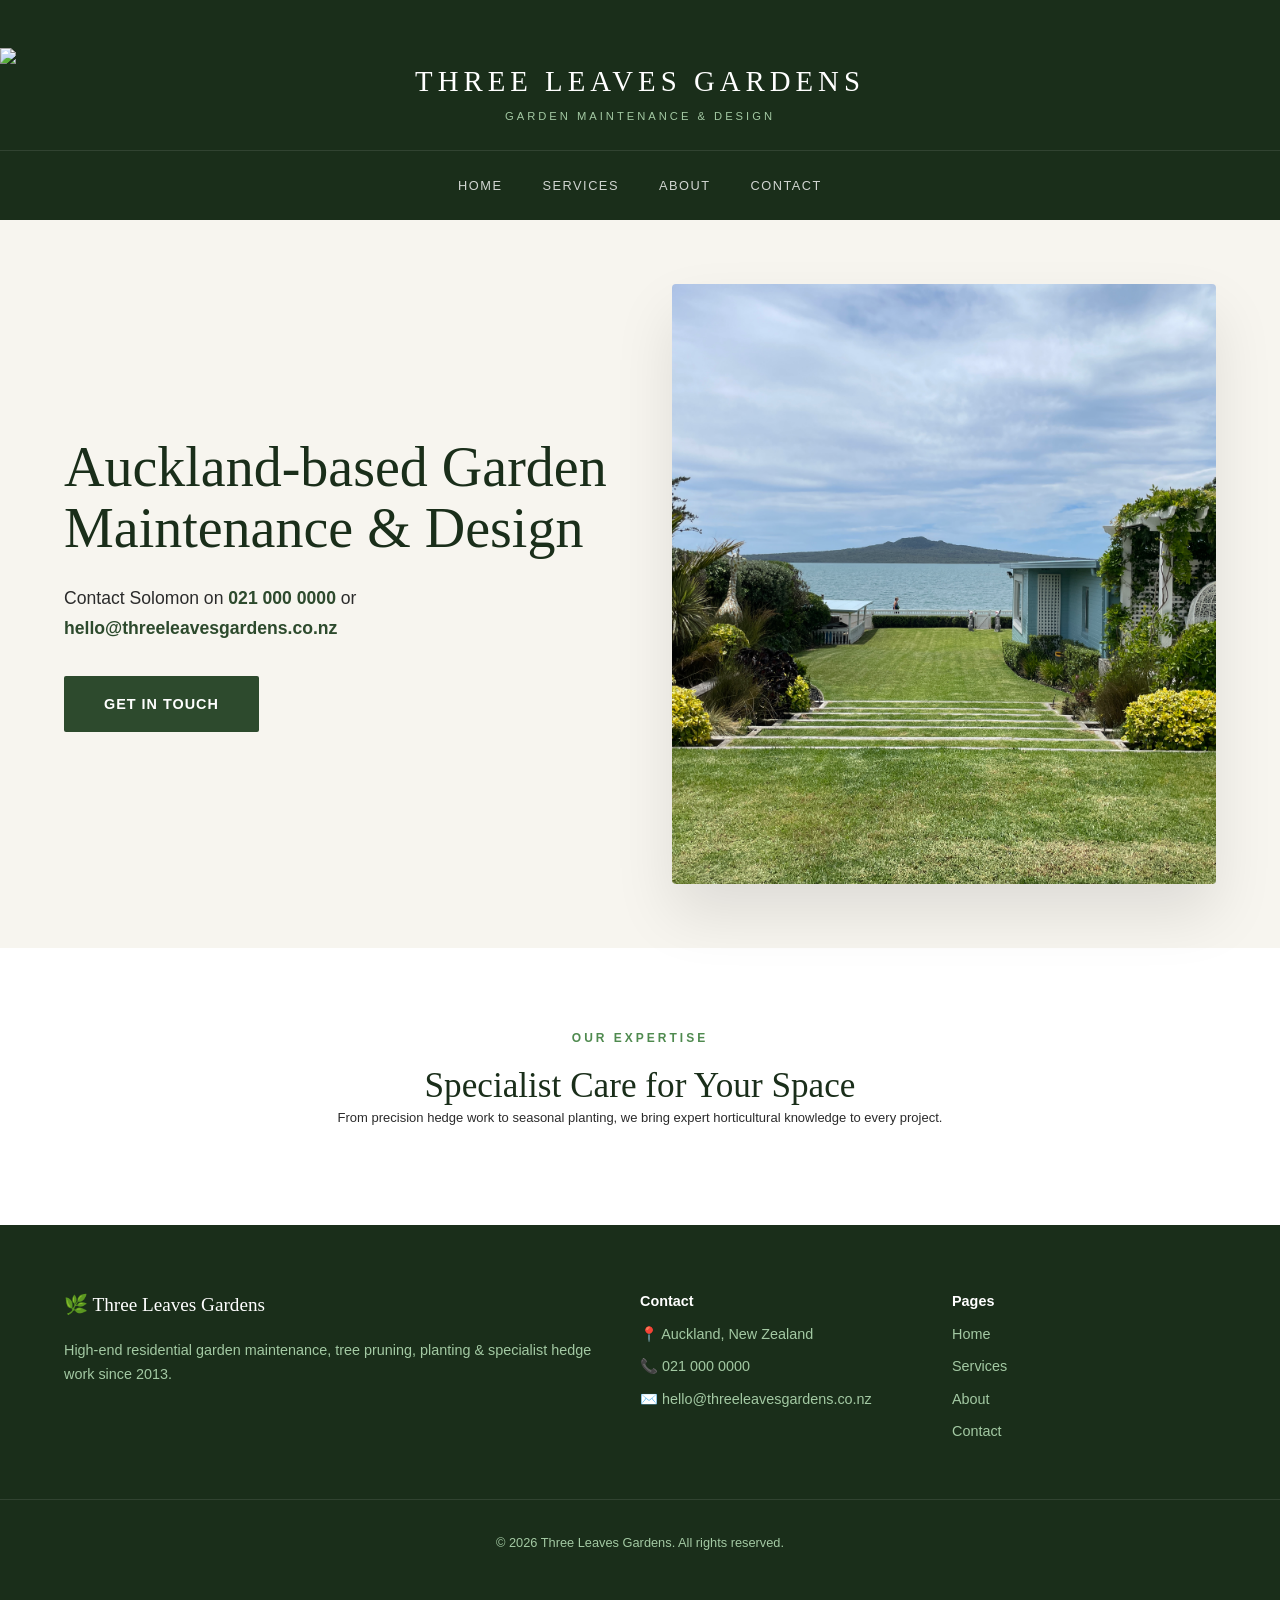
==== commit 1259115f: "Add logo image to site header" ====
--- a/index.html
+++ b/index.html
@@ -11,6 +11,7 @@
 <body>
   <header class="site-header">
     <div class="header-inner">
+      <img src="/1.jpg" />
       <div class="logo-container">
         <h1 class="logo-main">THREE LEAVES GARDENS</h1>
         <p class="logo-sub">GARDEN MAINTENANCE & DESIGN</p>
--- a/styles.css
+++ b/styles.css
@@ -16,8 +16,8 @@
 
 * { margin: 0; padding: 0; box-sizing: border-box; }
 html { scroll-behavior: smooth; }
-body { font-family: var(--font-sans); color: var(--charcoal); background: var(--cream); line-height: 1.7; font-size: 16px; }
-h1, h2, h3, h4 { font-family: var(--font-serif); color: var(--green-900); line-height: 1.2; font-weight: 400; }
+body { font-family: var(--font-sans); color: var(--charcoal); background: var(--cream); line-height: 1.7; font-size: 13px; }
+h1, h2, h3, h4 { font-family: var(--font-serif); color: var(--green-900); line-height: 1.2; font-weight: 300; }
 h1 { font-size: 3.5rem; }
 h2 { font-size: 2.2rem; }
 p { margin-bottom: 1rem; }
@@ -69,7 +69,7 @@
 
 /* HERO SPLIT - Matching the Screenshot */
 .hero-split {
-  padding: 6rem 0;
+  padding: 4rem 0;
   background: var(--cream);
 }
 .hero-split-container {
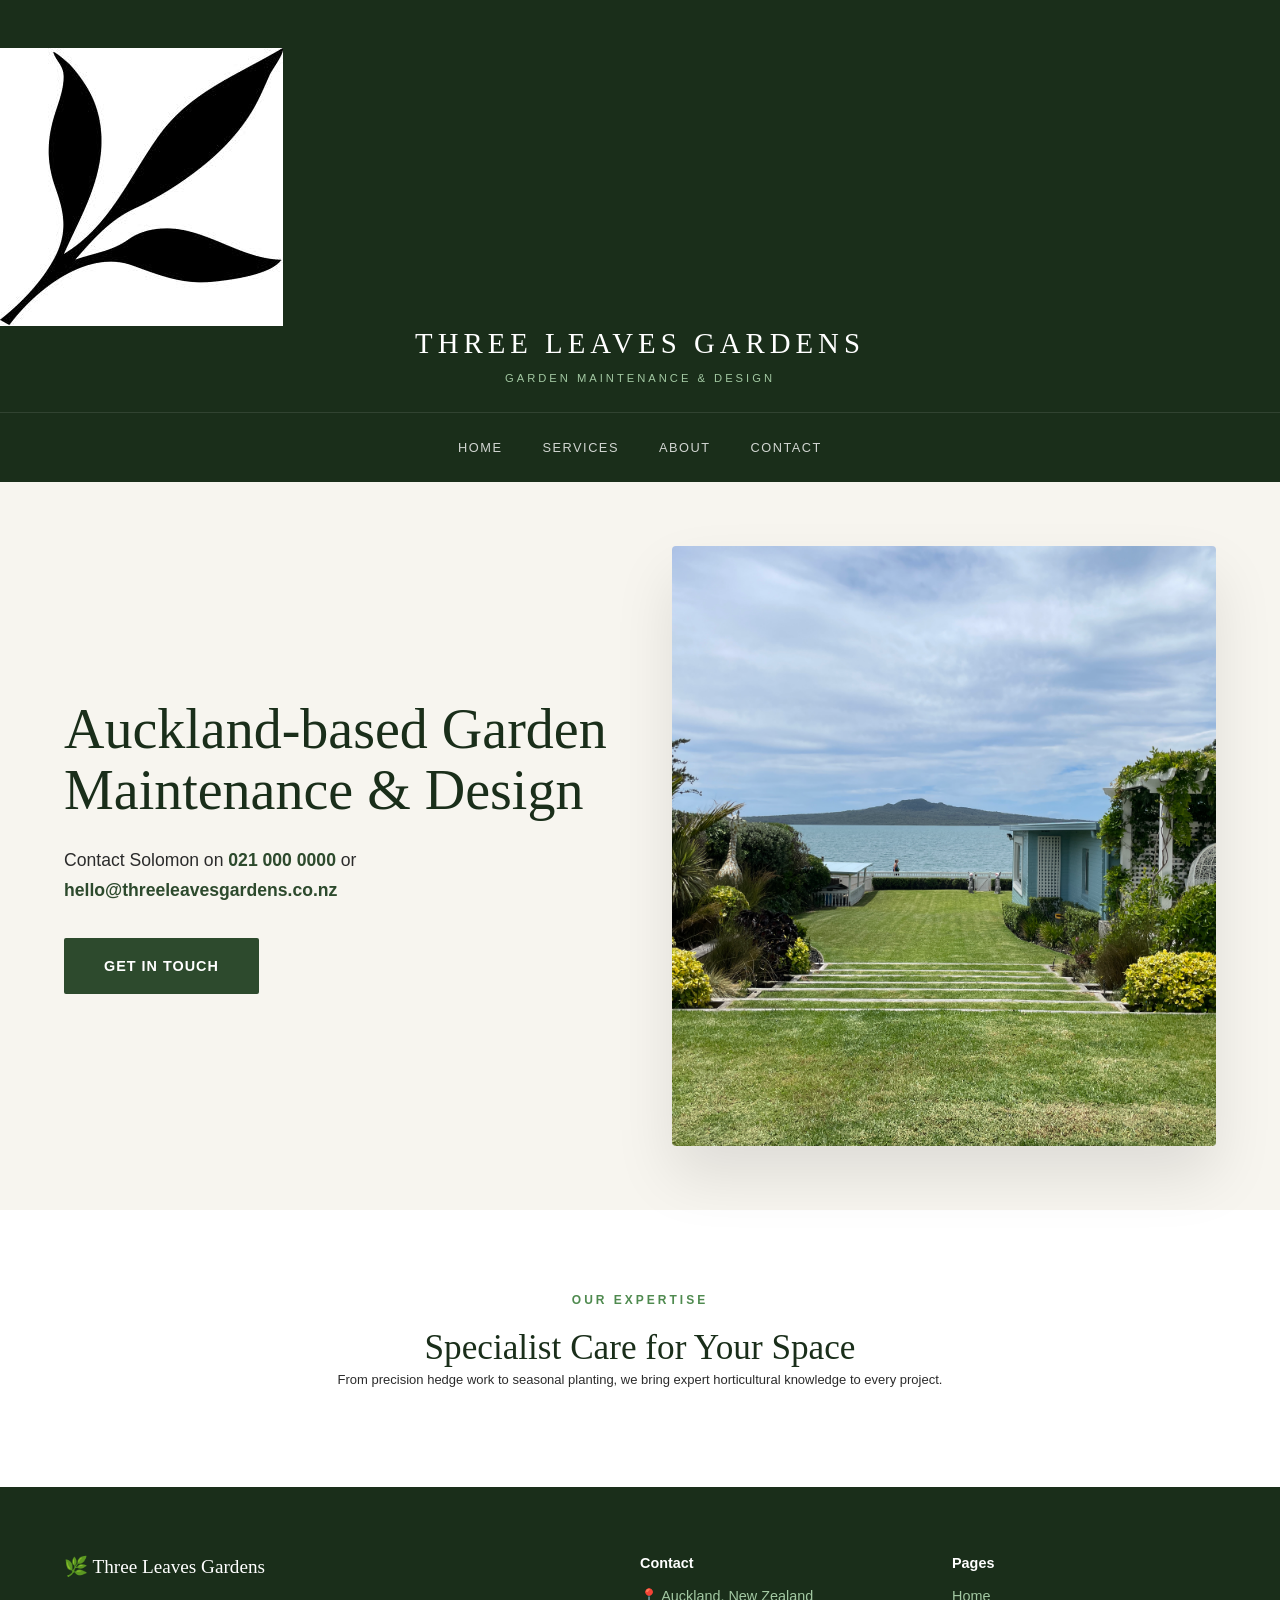
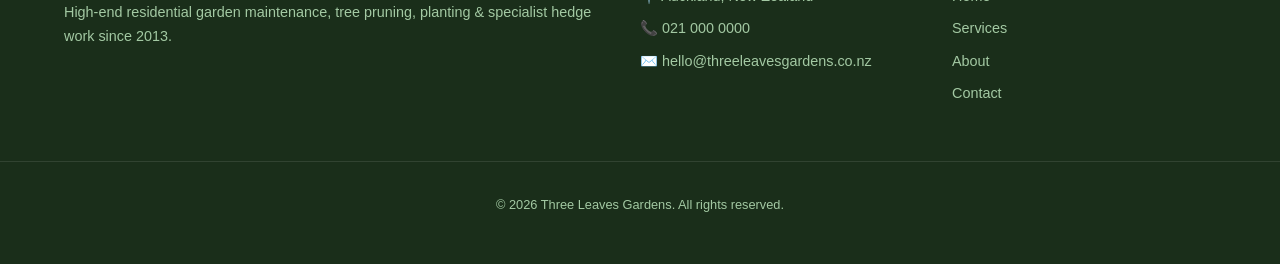
==== commit fa4a3bac: "Change image source from 1.jpg to 1.jpeg" ====
--- a/index.html
+++ b/index.html
@@ -11,7 +11,7 @@
 <body>
   <header class="site-header">
     <div class="header-inner">
-      <img src="/1.jpg" />
+      <img src="/1.jpeg" />
       <div class="logo-container">
         <h1 class="logo-main">THREE LEAVES GARDENS</h1>
         <p class="logo-sub">GARDEN MAINTENANCE & DESIGN</p>
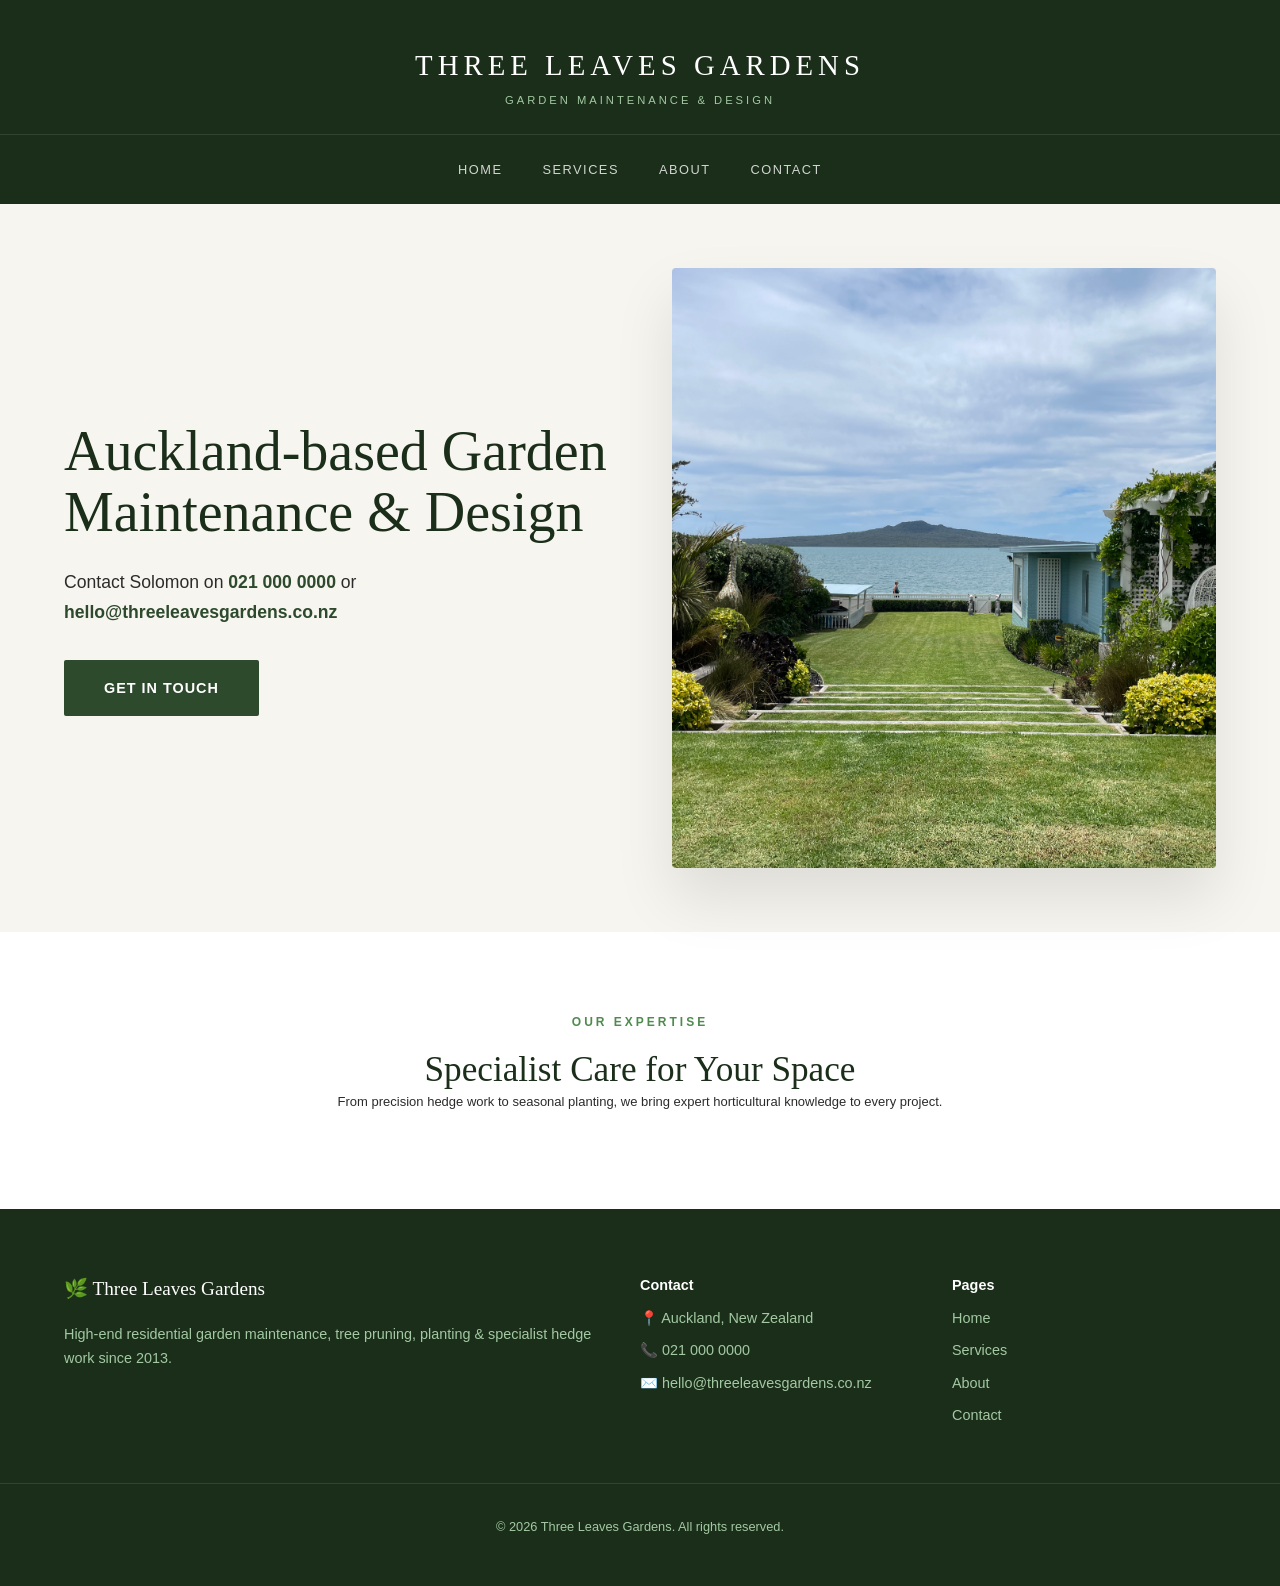
==== commit ea839432: "Remove logo image from header" ====
--- a/index.html
+++ b/index.html
@@ -11,7 +11,6 @@
 <body>
   <header class="site-header">
     <div class="header-inner">
-      <img src="/1.jpeg" />
       <div class="logo-container">
         <h1 class="logo-main">THREE LEAVES GARDENS</h1>
         <p class="logo-sub">GARDEN MAINTENANCE & DESIGN</p>
